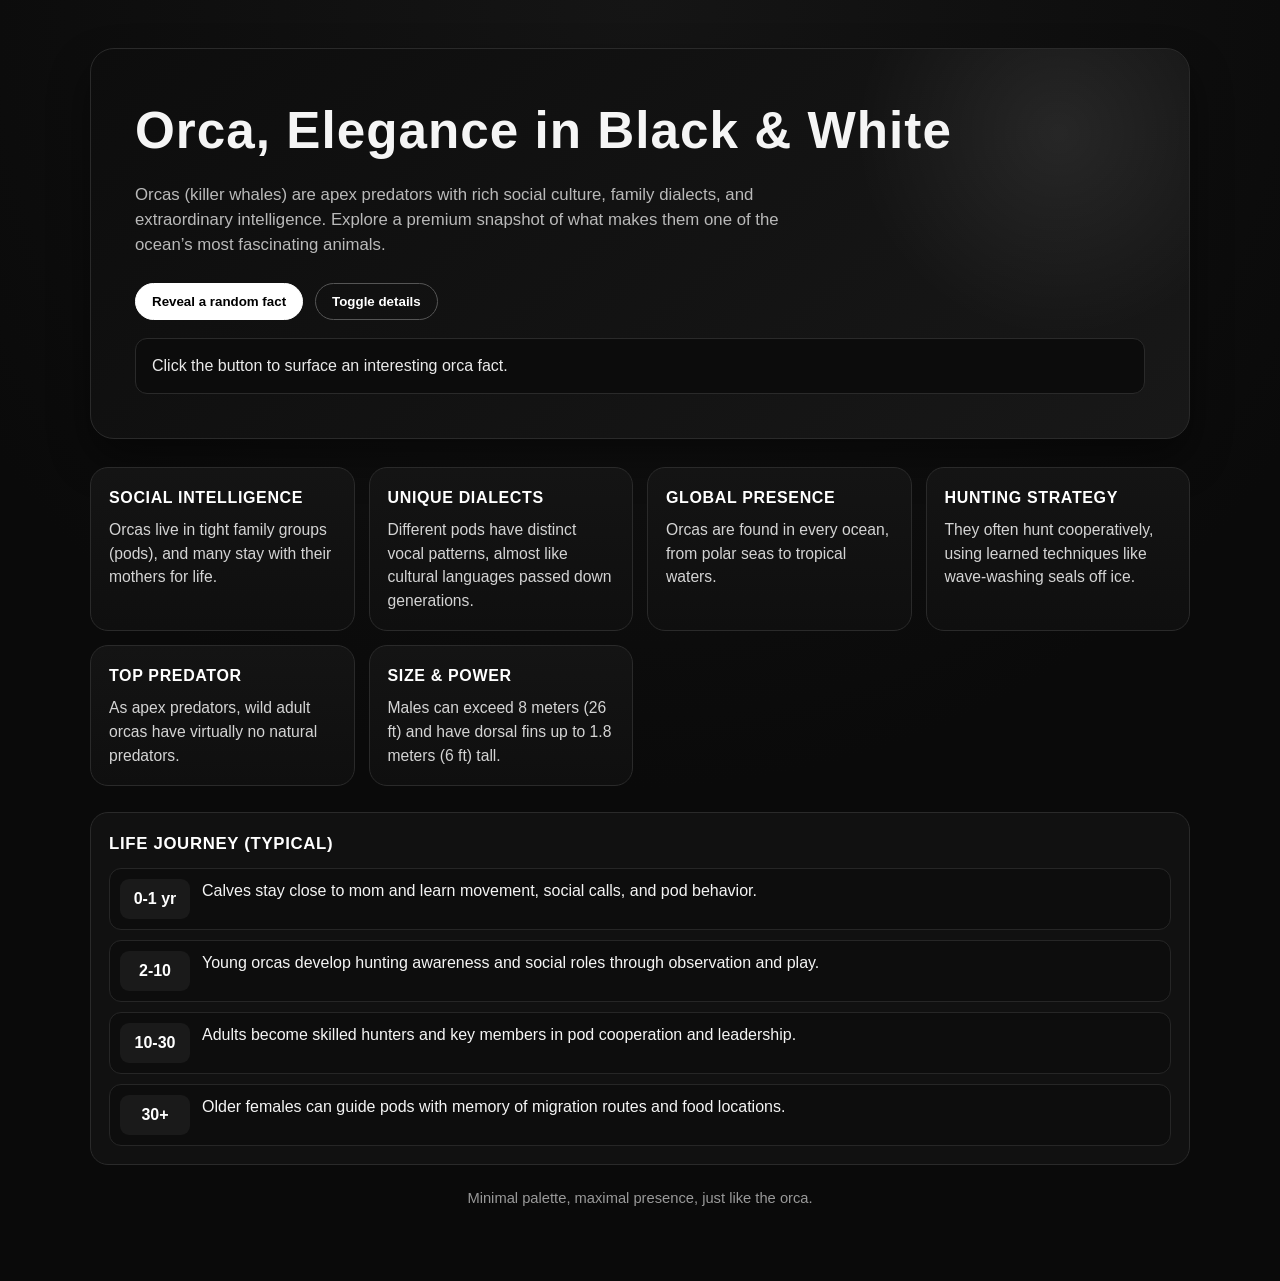
==== index.html @ e47be4df "Add premium black-and-white interactive orca facts page" ====
<!doctype html>
<html lang="en">
<head>
  <meta charset="UTF-8" />
  <meta name="viewport" content="width=device-width, initial-scale=1.0" />
  <title>Orca | Black & White</title>
  <style>
    :root {
      --bg: #0a0a0a;
      --panel: #111;
      --soft: #1c1c1c;
      --text: #f5f5f5;
      --muted: #b9b9b9;
      --line: #2a2a2a;
      --accent: #fff;
      --radius: 18px;
      --shadow: 0 20px 40px rgba(0, 0, 0, 0.45);
    }

    * { box-sizing: border-box; }

    body {
      margin: 0;
      font-family: Inter, -apple-system, BlinkMacSystemFont, "Segoe UI", Roboto, Helvetica, Arial, sans-serif;
      background: radial-gradient(circle at top, #151515 0%, var(--bg) 55%);
      color: var(--text);
      min-height: 100vh;
      line-height: 1.5;
    }

    .wrap {
      width: min(1100px, 92vw);
      margin: 48px auto 72px;
    }

    .hero {
      border: 1px solid var(--line);
      background: linear-gradient(140deg, #0d0d0d, #181818);
      border-radius: calc(var(--radius) + 6px);
      padding: 44px;
      box-shadow: var(--shadow);
      position: relative;
      overflow: hidden;
    }

    .hero::after {
      content: "";
      position: absolute;
      inset: -40% -10% auto auto;
      width: 480px;
      height: 480px;
      background: radial-gradient(circle, rgba(255,255,255,.08), transparent 60%);
      pointer-events: none;
    }

    h1 {
      margin: 0;
      font-size: clamp(2rem, 4vw, 3.3rem);
      letter-spacing: .02em;
      font-weight: 700;
    }

    .subtitle {
      margin-top: 12px;
      color: var(--muted);
      max-width: 70ch;
      font-size: 1.05rem;
    }

    .controls {
      margin-top: 26px;
      display: flex;
      flex-wrap: wrap;
      gap: 12px;
    }

    button {
      border: 1px solid #fff;
      background: #fff;
      color: #000;
      padding: 10px 16px;
      border-radius: 999px;
      font-weight: 600;
      cursor: pointer;
      transition: transform .2s ease, box-shadow .2s ease, background .2s ease, color .2s ease;
    }

    button:hover {
      transform: translateY(-2px);
      box-shadow: 0 8px 24px rgba(255,255,255,.15);
    }

    button.secondary {
      background: transparent;
      color: #fff;
      border-color: #555;
    }

    button.secondary:hover {
      border-color: #fff;
      background: #fff;
      color: #000;
    }

    .spotlight {
      margin-top: 18px;
      border: 1px solid var(--line);
      background: #0c0c0c;
      border-radius: 12px;
      padding: 14px 16px;
      color: #eaeaea;
      min-height: 56px;
      display: flex;
      align-items: center;
    }

    .grid {
      margin-top: 28px;
      display: grid;
      grid-template-columns: repeat(auto-fit, minmax(250px, 1fr));
      gap: 14px;
    }

    .card {
      border: 1px solid var(--line);
      background: linear-gradient(180deg, #141414, #0f0f0f);
      border-radius: var(--radius);
      padding: 18px;
      transition: transform .25s ease, border-color .25s ease, box-shadow .25s ease;
      position: relative;
      overflow: hidden;
    }

    .card::before {
      content: "";
      position: absolute;
      inset: 0;
      background: linear-gradient(120deg, transparent, rgba(255,255,255,.08), transparent);
      transform: translateX(-120%);
      transition: transform .7s ease;
    }

    .card:hover::before { transform: translateX(120%); }

    .card:hover {
      transform: translateY(-4px);
      border-color: #fff;
      box-shadow: 0 12px 28px rgba(0,0,0,.45);
    }

    .card h3 {
      margin: 0 0 8px;
      font-size: 1rem;
      letter-spacing: .04em;
      text-transform: uppercase;
      color: #fff;
    }

    .card p {
      margin: 0;
      color: #d4d4d4;
      font-size: .98rem;
    }

    .timeline {
      margin-top: 26px;
      border: 1px solid var(--line);
      border-radius: var(--radius);
      background: var(--panel);
      padding: 18px;
    }

    .timeline h2 {
      margin: 0 0 12px;
      font-size: 1.05rem;
      color: #fff;
      letter-spacing: .04em;
      text-transform: uppercase;
    }

    .timeline ul {
      list-style: none;
      margin: 0;
      padding: 0;
      display: grid;
      gap: 10px;
    }

    .timeline li {
      display: grid;
      grid-template-columns: 70px 1fr;
      gap: 12px;
      padding: 10px;
      border: 1px solid #262626;
      border-radius: 12px;
      background: #0d0d0d;
    }

    .timeline .age {
      color: #fff;
      font-weight: 700;
      text-align: center;
      background: #1a1a1a;
      border-radius: 9px;
      padding: 8px 0;
    }

    .footer {
      margin-top: 22px;
      color: #999;
      font-size: .92rem;
      text-align: center;
    }
  </style>
</head>
<body>
  <main class="wrap">
    <section class="hero">
      <h1>Orca, Elegance in Black & White</h1>
      <p class="subtitle">
        Orcas (killer whales) are apex predators with rich social culture, family dialects, and extraordinary intelligence.
        Explore a premium snapshot of what makes them one of the ocean’s most fascinating animals.
      </p>

      <div class="controls">
        <button id="randomFactBtn">Reveal a random fact</button>
        <button class="secondary" id="toggleCardsBtn">Toggle details</button>
      </div>
      <div class="spotlight" id="spotlight">Click the button to surface an interesting orca fact.</div>
    </section>

    <section class="grid" id="factGrid">
      <article class="card">
        <h3>Social Intelligence</h3>
        <p>Orcas live in tight family groups (pods), and many stay with their mothers for life.</p>
      </article>
      <article class="card">
        <h3>Unique Dialects</h3>
        <p>Different pods have distinct vocal patterns, almost like cultural languages passed down generations.</p>
      </article>
      <article class="card">
        <h3>Global Presence</h3>
        <p>Orcas are found in every ocean, from polar seas to tropical waters.</p>
      </article>
      <article class="card">
        <h3>Hunting Strategy</h3>
        <p>They often hunt cooperatively, using learned techniques like wave-washing seals off ice.</p>
      </article>
      <article class="card">
        <h3>Top Predator</h3>
        <p>As apex predators, wild adult orcas have virtually no natural predators.</p>
      </article>
      <article class="card">
        <h3>Size & Power</h3>
        <p>Males can exceed 8 meters (26 ft) and have dorsal fins up to 1.8 meters (6 ft) tall.</p>
      </article>
    </section>

    <section class="timeline">
      <h2>Life Journey (Typical)</h2>
      <ul>
        <li><span class="age">0-1 yr</span><span>Calves stay close to mom and learn movement, social calls, and pod behavior.</span></li>
        <li><span class="age">2-10</span><span>Young orcas develop hunting awareness and social roles through observation and play.</span></li>
        <li><span class="age">10-30</span><span>Adults become skilled hunters and key members in pod cooperation and leadership.</span></li>
        <li><span class="age">30+</span><span>Older females can guide pods with memory of migration routes and food locations.</span></li>
      </ul>
    </section>

    <p class="footer">Minimal palette, maximal presence, just like the orca.</p>
  </main>

  <script>
    const facts = [
      "Orca brains are highly developed, especially in areas linked to social processing.",
      "Some orca pods specialize in fish, while others specialize in marine mammals.",
      "Female orcas can live for many decades, with some estimated to surpass 80 years.",
      "Orcas can coordinate hunts with timing and precision that resembles tactical teamwork.",
      "Pod identity can be recognized through call patterns, behavior, and preferred prey.",
      "Orca calves are born with a peach-orange tint in some white patches, which fades with age."
    ];

    const spotlight = document.getElementById('spotlight');
    const randomFactBtn = document.getElementById('randomFactBtn');
    const toggleCardsBtn = document.getElementById('toggleCardsBtn');
    const cards = Array.from(document.querySelectorAll('.card p'));

    let hidden = false;

    randomFactBtn.addEventListener('click', () => {
      const pick = facts[Math.floor(Math.random() * facts.length)];
      spotlight.textContent = pick;
    });

    toggleCardsBtn.addEventListener('click', () => {
      hidden = !hidden;
      cards.forEach(p => {
        p.style.display = hidden ? 'none' : 'block';
      });
      toggleCardsBtn.textContent = hidden ? 'Show details' : 'Toggle details';
    });
  </script>
</body>
</html>
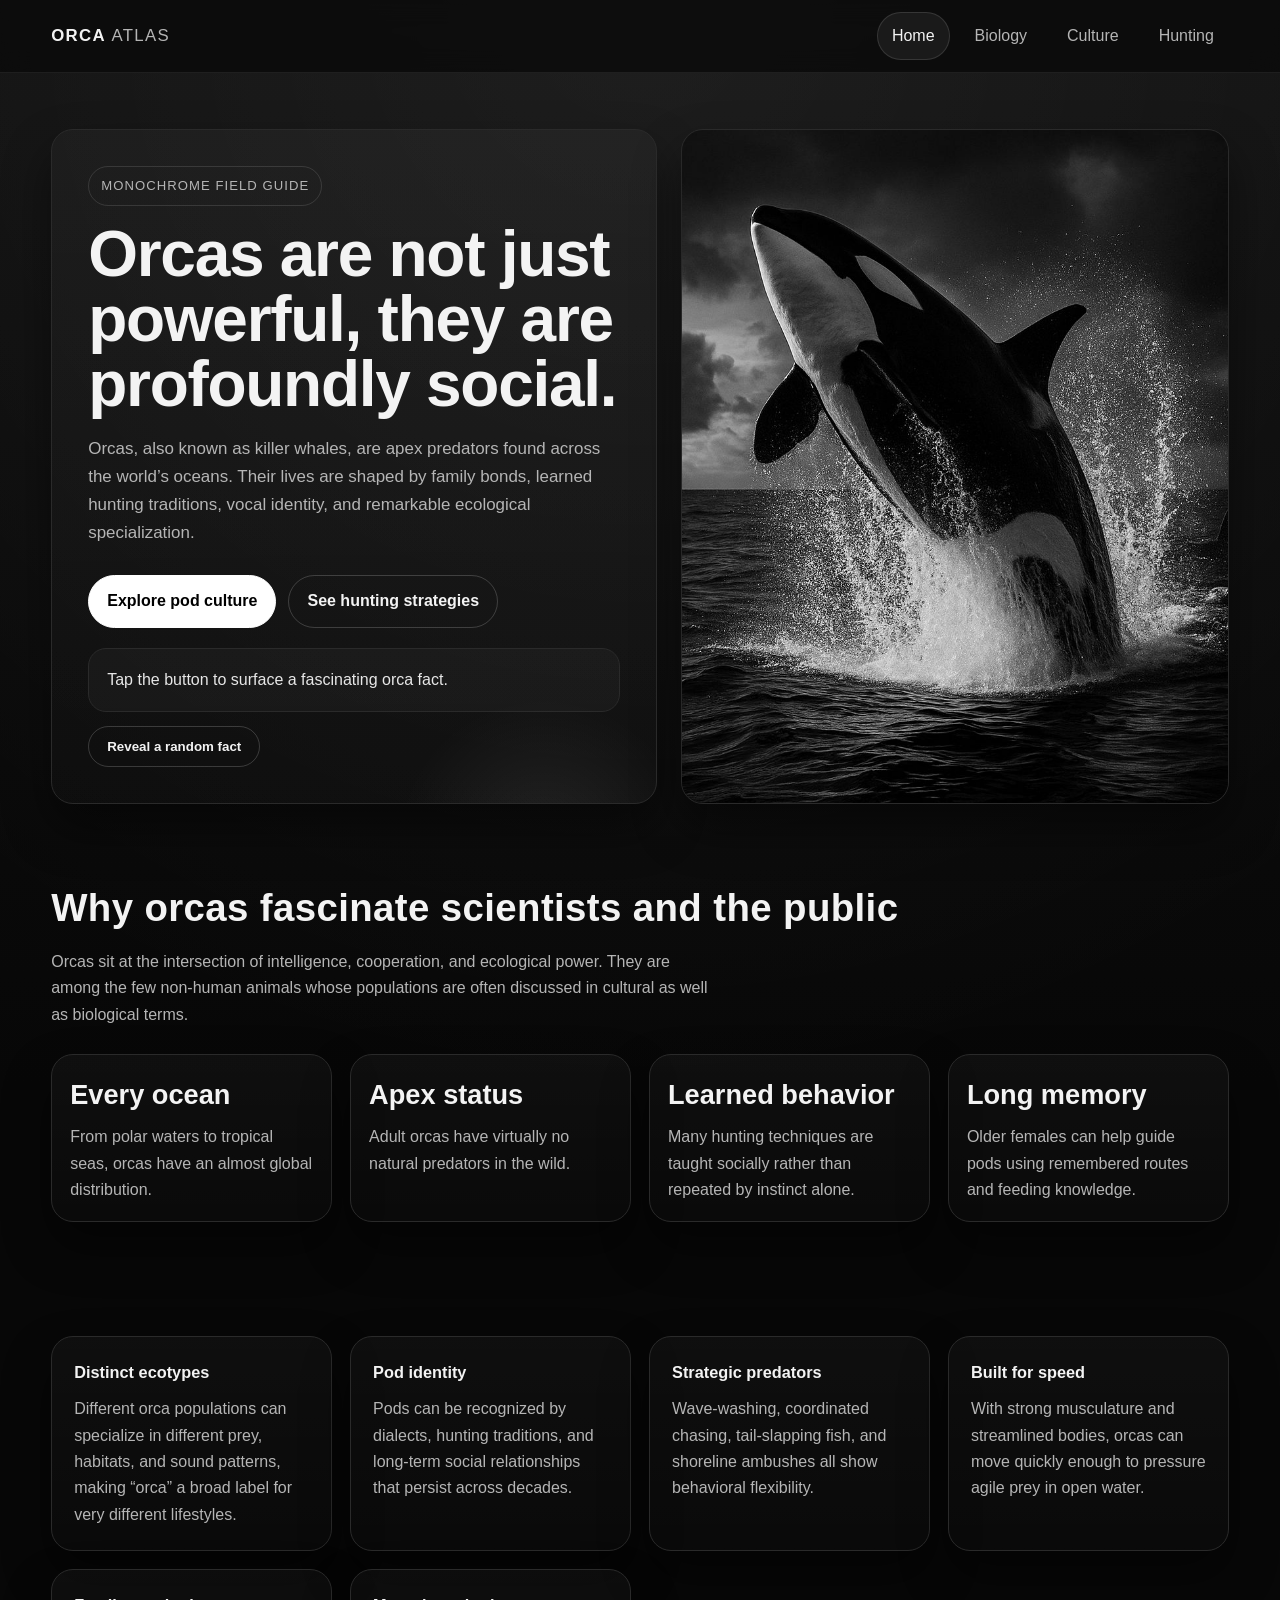
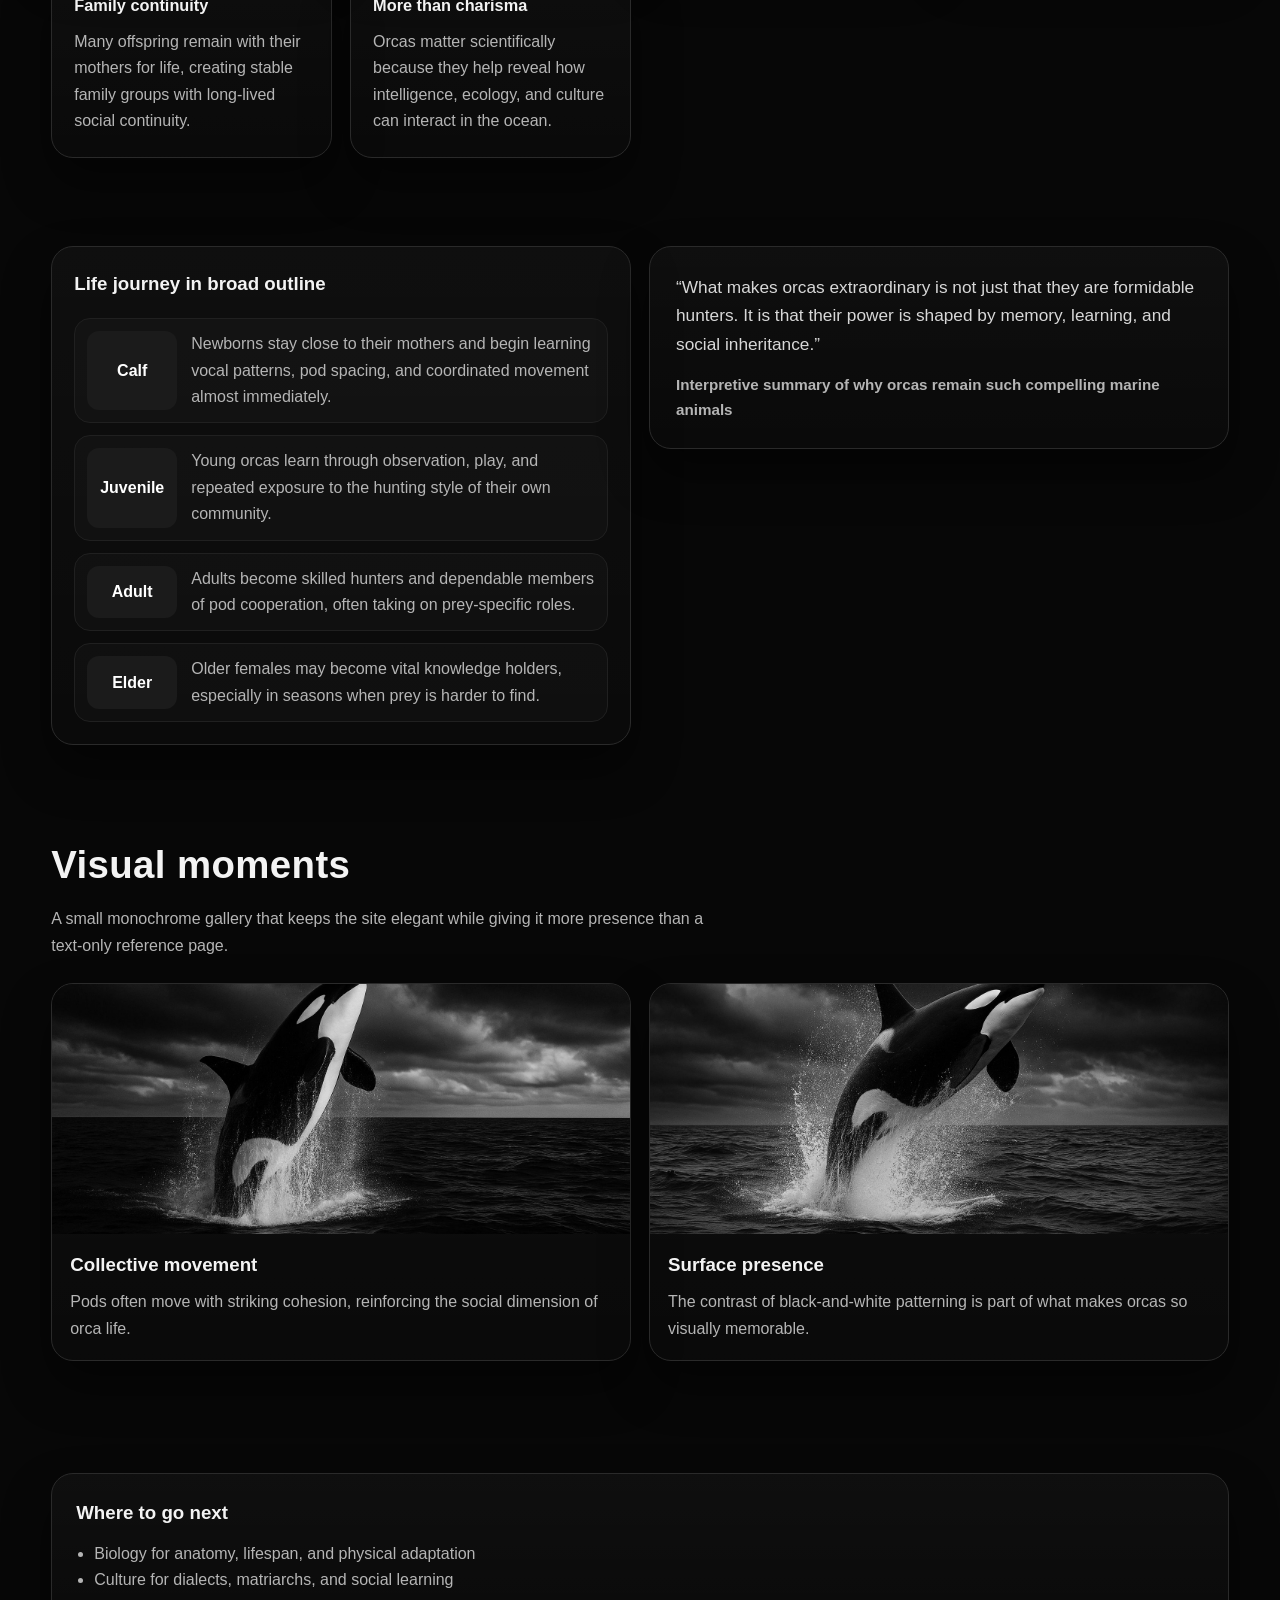
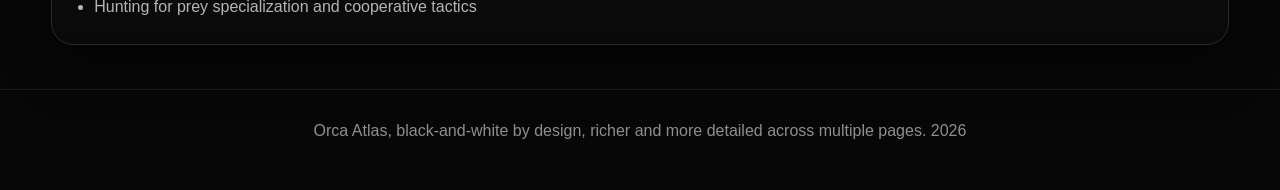
==== commit 45f4d234: "feat: expand orca site into multi-page experience" ====
--- a/index.html
+++ b/index.html
@@ -3,301 +3,146 @@
 <head>
   <meta charset="UTF-8" />
   <meta name="viewport" content="width=device-width, initial-scale=1.0" />
-  <title>Orca | Black & White</title>
-  <style>
-    :root {
-      --bg: #0a0a0a;
-      --panel: #111;
-      --soft: #1c1c1c;
-      --text: #f5f5f5;
-      --muted: #b9b9b9;
-      --line: #2a2a2a;
-      --accent: #fff;
-      --radius: 18px;
-      --shadow: 0 20px 40px rgba(0, 0, 0, 0.45);
-    }
-
-    * { box-sizing: border-box; }
-
-    body {
-      margin: 0;
-      font-family: Inter, -apple-system, BlinkMacSystemFont, "Segoe UI", Roboto, Helvetica, Arial, sans-serif;
-      background: radial-gradient(circle at top, #151515 0%, var(--bg) 55%);
-      color: var(--text);
-      min-height: 100vh;
-      line-height: 1.5;
-    }
-
-    .wrap {
-      width: min(1100px, 92vw);
-      margin: 48px auto 72px;
-    }
-
-    .hero {
-      border: 1px solid var(--line);
-      background: linear-gradient(140deg, #0d0d0d, #181818);
-      border-radius: calc(var(--radius) + 6px);
-      padding: 44px;
-      box-shadow: var(--shadow);
-      position: relative;
-      overflow: hidden;
-    }
-
-    .hero::after {
-      content: "";
-      position: absolute;
-      inset: -40% -10% auto auto;
-      width: 480px;
-      height: 480px;
-      background: radial-gradient(circle, rgba(255,255,255,.08), transparent 60%);
-      pointer-events: none;
-    }
-
-    h1 {
-      margin: 0;
-      font-size: clamp(2rem, 4vw, 3.3rem);
-      letter-spacing: .02em;
-      font-weight: 700;
-    }
-
-    .subtitle {
-      margin-top: 12px;
-      color: var(--muted);
-      max-width: 70ch;
-      font-size: 1.05rem;
-    }
-
-    .controls {
-      margin-top: 26px;
-      display: flex;
-      flex-wrap: wrap;
-      gap: 12px;
-    }
-
-    button {
-      border: 1px solid #fff;
-      background: #fff;
-      color: #000;
-      padding: 10px 16px;
-      border-radius: 999px;
-      font-weight: 600;
-      cursor: pointer;
-      transition: transform .2s ease, box-shadow .2s ease, background .2s ease, color .2s ease;
-    }
-
-    button:hover {
-      transform: translateY(-2px);
-      box-shadow: 0 8px 24px rgba(255,255,255,.15);
-    }
-
-    button.secondary {
-      background: transparent;
-      color: #fff;
-      border-color: #555;
-    }
-
-    button.secondary:hover {
-      border-color: #fff;
-      background: #fff;
-      color: #000;
-    }
-
-    .spotlight {
-      margin-top: 18px;
-      border: 1px solid var(--line);
-      background: #0c0c0c;
-      border-radius: 12px;
-      padding: 14px 16px;
-      color: #eaeaea;
-      min-height: 56px;
-      display: flex;
-      align-items: center;
-    }
-
-    .grid {
-      margin-top: 28px;
-      display: grid;
-      grid-template-columns: repeat(auto-fit, minmax(250px, 1fr));
-      gap: 14px;
-    }
-
-    .card {
-      border: 1px solid var(--line);
-      background: linear-gradient(180deg, #141414, #0f0f0f);
-      border-radius: var(--radius);
-      padding: 18px;
-      transition: transform .25s ease, border-color .25s ease, box-shadow .25s ease;
-      position: relative;
-      overflow: hidden;
-    }
-
-    .card::before {
-      content: "";
-      position: absolute;
-      inset: 0;
-      background: linear-gradient(120deg, transparent, rgba(255,255,255,.08), transparent);
-      transform: translateX(-120%);
-      transition: transform .7s ease;
-    }
-
-    .card:hover::before { transform: translateX(120%); }
-
-    .card:hover {
-      transform: translateY(-4px);
-      border-color: #fff;
-      box-shadow: 0 12px 28px rgba(0,0,0,.45);
-    }
-
-    .card h3 {
-      margin: 0 0 8px;
-      font-size: 1rem;
-      letter-spacing: .04em;
-      text-transform: uppercase;
-      color: #fff;
-    }
-
-    .card p {
-      margin: 0;
-      color: #d4d4d4;
-      font-size: .98rem;
-    }
-
-    .timeline {
-      margin-top: 26px;
-      border: 1px solid var(--line);
-      border-radius: var(--radius);
-      background: var(--panel);
-      padding: 18px;
-    }
-
-    .timeline h2 {
-      margin: 0 0 12px;
-      font-size: 1.05rem;
-      color: #fff;
-      letter-spacing: .04em;
-      text-transform: uppercase;
-    }
-
-    .timeline ul {
-      list-style: none;
-      margin: 0;
-      padding: 0;
-      display: grid;
-      gap: 10px;
-    }
-
-    .timeline li {
-      display: grid;
-      grid-template-columns: 70px 1fr;
-      gap: 12px;
-      padding: 10px;
-      border: 1px solid #262626;
-      border-radius: 12px;
-      background: #0d0d0d;
-    }
-
-    .timeline .age {
-      color: #fff;
-      font-weight: 700;
-      text-align: center;
-      background: #1a1a1a;
-      border-radius: 9px;
-      padding: 8px 0;
-    }
-
-    .footer {
-      margin-top: 22px;
-      color: #999;
-      font-size: .92rem;
-      text-align: center;
-    }
-  </style>
+  <title>Orca Atlas | Home</title>
+  <meta name="description" content="A black-and-white multi-page site about orcas, their biology, culture, hunting strategies, and remarkable intelligence." />
+  <link rel="stylesheet" href="assets/css/styles.css" />
 </head>
 <body>
-  <main class="wrap">
-    <section class="hero">
-      <h1>Orca, Elegance in Black & White</h1>
-      <p class="subtitle">
-        Orcas (killer whales) are apex predators with rich social culture, family dialects, and extraordinary intelligence.
-        Explore a premium snapshot of what makes them one of the ocean’s most fascinating animals.
-      </p>
+  <header class="site-header">
+    <nav class="navbar">
+      <a class="brand" href="index.html">Orca <span>Atlas</span></a>
+      <div class="nav-links">
+        <a class="active" href="index.html">Home</a>
+        <a href="biology.html">Biology</a>
+        <a href="culture.html">Culture</a>
+        <a href="hunting.html">Hunting</a>
+      </div>
+    </nav>
+  </header>
 
-      <div class="controls">
-        <button id="randomFactBtn">Reveal a random fact</button>
-        <button class="secondary" id="toggleCardsBtn">Toggle details</button>
+  <main>
+    <section class="hero wrap">
+      <div class="hero-grid">
+        <div class="hero-copy">
+          <div class="eyebrow">Monochrome field guide</div>
+          <h1>Orcas are not just powerful, they are profoundly social.</h1>
+          <p class="lead">
+            Orcas, also known as killer whales, are apex predators found across the world’s oceans. Their lives are shaped by
+            family bonds, learned hunting traditions, vocal identity, and remarkable ecological specialization.
+          </p>
+          <div class="hero-actions">
+            <a class="btn" href="culture.html">Explore pod culture</a>
+            <a class="btn ghost" href="hunting.html">See hunting strategies</a>
+          </div>
+          <div class="fact-strip" id="random-fact">Tap the button to surface a fascinating orca fact.</div>
+          <div class="hero-actions" style="margin-top:14px;">
+            <button class="btn ghost" id="fact-button" type="button">Reveal a random fact</button>
+          </div>
+        </div>
+        <div class="hero-media">
+          <img src="assets/images/orca-hero.jpg" alt="Black-and-white image of an orca breaching" />
+        </div>
       </div>
-      <div class="spotlight" id="spotlight">Click the button to surface an interesting orca fact.</div>
     </section>
 
-    <section class="grid" id="factGrid">
-      <article class="card">
-        <h3>Social Intelligence</h3>
-        <p>Orcas live in tight family groups (pods), and many stay with their mothers for life.</p>
-      </article>
-      <article class="card">
-        <h3>Unique Dialects</h3>
-        <p>Different pods have distinct vocal patterns, almost like cultural languages passed down generations.</p>
-      </article>
-      <article class="card">
-        <h3>Global Presence</h3>
-        <p>Orcas are found in every ocean, from polar seas to tropical waters.</p>
-      </article>
-      <article class="card">
-        <h3>Hunting Strategy</h3>
-        <p>They often hunt cooperatively, using learned techniques like wave-washing seals off ice.</p>
-      </article>
-      <article class="card">
-        <h3>Top Predator</h3>
-        <p>As apex predators, wild adult orcas have virtually no natural predators.</p>
-      </article>
-      <article class="card">
-        <h3>Size & Power</h3>
-        <p>Males can exceed 8 meters (26 ft) and have dorsal fins up to 1.8 meters (6 ft) tall.</p>
-      </article>
+    <section class="section wrap">
+      <h2 class="section-title">Why orcas fascinate scientists and the public</h2>
+      <p class="section-copy">
+        Orcas sit at the intersection of intelligence, cooperation, and ecological power. They are among the few non-human animals
+        whose populations are often discussed in cultural as well as biological terms.
+      </p>
+      <div class="stats-grid">
+        <article class="stat"><strong>Every ocean</strong><span>From polar waters to tropical seas, orcas have an almost global distribution.</span></article>
+        <article class="stat"><strong>Apex status</strong><span>Adult orcas have virtually no natural predators in the wild.</span></article>
+        <article class="stat"><strong>Learned behavior</strong><span>Many hunting techniques are taught socially rather than repeated by instinct alone.</span></article>
+        <article class="stat"><strong>Long memory</strong><span>Older females can help guide pods using remembered routes and feeding knowledge.</span></article>
+      </div>
     </section>
 
-    <section class="timeline">
-      <h2>Life Journey (Typical)</h2>
-      <ul>
-        <li><span class="age">0-1 yr</span><span>Calves stay close to mom and learn movement, social calls, and pod behavior.</span></li>
-        <li><span class="age">2-10</span><span>Young orcas develop hunting awareness and social roles through observation and play.</span></li>
-        <li><span class="age">10-30</span><span>Adults become skilled hunters and key members in pod cooperation and leadership.</span></li>
-        <li><span class="age">30+</span><span>Older females can guide pods with memory of migration routes and food locations.</span></li>
-      </ul>
+    <section class="section wrap">
+      <div class="card-grid">
+        <article class="card">
+          <h3>Distinct ecotypes</h3>
+          <p>Different orca populations can specialize in different prey, habitats, and sound patterns, making “orca” a broad label for very different lifestyles.</p>
+        </article>
+        <article class="card">
+          <h3>Pod identity</h3>
+          <p>Pods can be recognized by dialects, hunting traditions, and long-term social relationships that persist across decades.</p>
+        </article>
+        <article class="card">
+          <h3>Strategic predators</h3>
+          <p>Wave-washing, coordinated chasing, tail-slapping fish, and shoreline ambushes all show behavioral flexibility.</p>
+        </article>
+        <article class="card">
+          <h3>Built for speed</h3>
+          <p>With strong musculature and streamlined bodies, orcas can move quickly enough to pressure agile prey in open water.</p>
+        </article>
+        <article class="card">
+          <h3>Family continuity</h3>
+          <p>Many offspring remain with their mothers for life, creating stable family groups with long-lived social continuity.</p>
+        </article>
+        <article class="card">
+          <h3>More than charisma</h3>
+          <p>Orcas matter scientifically because they help reveal how intelligence, ecology, and culture can interact in the ocean.</p>
+        </article>
+      </div>
     </section>
 
-    <p class="footer">Minimal palette, maximal presence, just like the orca.</p>
+    <section class="section wrap">
+      <div class="feature-grid">
+        <div class="timeline">
+          <h3>Life journey in broad outline</h3>
+          <ul>
+            <li><span class="label">Calf</span><span>Newborns stay close to their mothers and begin learning vocal patterns, pod spacing, and coordinated movement almost immediately.</span></li>
+            <li><span class="label">Juvenile</span><span>Young orcas learn through observation, play, and repeated exposure to the hunting style of their own community.</span></li>
+            <li><span class="label">Adult</span><span>Adults become skilled hunters and dependable members of pod cooperation, often taking on prey-specific roles.</span></li>
+            <li><span class="label">Elder</span><span>Older females may become vital knowledge holders, especially in seasons when prey is harder to find.</span></li>
+          </ul>
+        </div>
+        <div class="quote">
+          “What makes orcas extraordinary is not just that they are formidable hunters. It is that their power is shaped by memory, learning, and social inheritance.”
+          <strong>Interpretive summary of why orcas remain such compelling marine animals</strong>
+        </div>
+      </div>
+    </section>
+
+    <section class="section wrap">
+      <h2 class="section-title">Visual moments</h2>
+      <p class="section-copy">A small monochrome gallery that keeps the site elegant while giving it more presence than a text-only reference page.</p>
+      <div class="image-grid">
+        <article class="image-card">
+          <img src="assets/images/orca-pod.jpg" alt="A pod of orcas swimming together in black and white" />
+          <div class="caption">
+            <h3>Collective movement</h3>
+            <p>Pods often move with striking cohesion, reinforcing the social dimension of orca life.</p>
+          </div>
+        </article>
+        <article class="image-card">
+          <img src="assets/images/orca-portrait.jpg" alt="Close black-and-white portrait of an orca at the surface" />
+          <div class="caption">
+            <h3>Surface presence</h3>
+            <p>The contrast of black-and-white patterning is part of what makes orcas so visually memorable.</p>
+          </div>
+        </article>
+      </div>
+    </section>
+
+    <section class="section wrap">
+      <div class="callout">
+        <h3>Where to go next</h3>
+        <ul>
+          <li><a href="biology.html">Biology</a> for anatomy, lifespan, and physical adaptation</li>
+          <li><a href="culture.html">Culture</a> for dialects, matriarchs, and social learning</li>
+          <li><a href="hunting.html">Hunting</a> for prey specialization and cooperative tactics</li>
+        </ul>
+      </div>
+    </section>
   </main>
 
-  <script>
-    const facts = [
-      "Orca brains are highly developed, especially in areas linked to social processing.",
-      "Some orca pods specialize in fish, while others specialize in marine mammals.",
-      "Female orcas can live for many decades, with some estimated to surpass 80 years.",
-      "Orcas can coordinate hunts with timing and precision that resembles tactical teamwork.",
-      "Pod identity can be recognized through call patterns, behavior, and preferred prey.",
-      "Orca calves are born with a peach-orange tint in some white patches, which fades with age."
-    ];
+  <footer class="site-footer">
+    <div class="wrap">Orca Atlas, black-and-white by design, richer and more detailed across multiple pages. <span id="year"></span></div>
+  </footer>
 
-    const spotlight = document.getElementById('spotlight');
-    const randomFactBtn = document.getElementById('randomFactBtn');
-    const toggleCardsBtn = document.getElementById('toggleCardsBtn');
-    const cards = Array.from(document.querySelectorAll('.card p'));
-
-    let hidden = false;
-
-    randomFactBtn.addEventListener('click', () => {
-      const pick = facts[Math.floor(Math.random() * facts.length)];
-      spotlight.textContent = pick;
-    });
-
-    toggleCardsBtn.addEventListener('click', () => {
-      hidden = !hidden;
-      cards.forEach(p => {
-        p.style.display = hidden ? 'none' : 'block';
-      });
-      toggleCardsBtn.textContent = hidden ? 'Show details' : 'Toggle details';
-    });
-  </script>
+  <script src="assets/js/main.js"></script>
 </body>
 </html>
--- a/assets/css/styles.css
+++ b/assets/css/styles.css
@@ -0,0 +1,351 @@
+:root {
+  --bg: #070707;
+  --panel: #111111;
+  --panel-2: #171717;
+  --line: #2a2a2a;
+  --line-soft: #202020;
+  --text: #f3f3f3;
+  --muted: #b5b5b5;
+  --muted-2: #8f8f8f;
+  --accent: #ffffff;
+  --shadow: 0 24px 48px rgba(0, 0, 0, 0.45);
+  --radius: 22px;
+  --wrap: min(1180px, 92vw);
+}
+
+* { box-sizing: border-box; }
+html { scroll-behavior: smooth; }
+body {
+  margin: 0;
+  color: var(--text);
+  background:
+    radial-gradient(circle at top, rgba(255,255,255,0.06), transparent 32%),
+    linear-gradient(180deg, #111111 0%, var(--bg) 32%);
+  font-family: Inter, -apple-system, BlinkMacSystemFont, "Segoe UI", Roboto, Helvetica, Arial, sans-serif;
+  line-height: 1.65;
+}
+
+a { color: inherit; text-decoration: none; }
+img { max-width: 100%; display: block; }
+
+.wrap { width: var(--wrap); margin: 0 auto; }
+.section { padding: 44px 0; }
+.section-title {
+  margin: 0 0 10px;
+  font-size: clamp(1.6rem, 3vw, 2.4rem);
+  letter-spacing: .01em;
+}
+.section-copy {
+  margin: 0;
+  color: var(--muted);
+  max-width: 74ch;
+}
+
+.site-header {
+  position: sticky;
+  top: 0;
+  z-index: 50;
+  backdrop-filter: blur(12px);
+  background: rgba(10, 10, 10, 0.82);
+  border-bottom: 1px solid rgba(255,255,255,0.08);
+}
+.navbar {
+  width: var(--wrap);
+  margin: 0 auto;
+  min-height: 72px;
+  display: flex;
+  align-items: center;
+  justify-content: space-between;
+  gap: 20px;
+}
+.brand {
+  font-size: 1.05rem;
+  font-weight: 700;
+  letter-spacing: .08em;
+  text-transform: uppercase;
+}
+.brand span { color: var(--muted); font-weight: 500; }
+.nav-links {
+  display: flex;
+  flex-wrap: wrap;
+  gap: 10px;
+}
+.nav-links a {
+  color: var(--muted);
+  border: 1px solid transparent;
+  padding: 10px 14px;
+  border-radius: 999px;
+  transition: background .2s ease, color .2s ease, border-color .2s ease;
+}
+.nav-links a:hover,
+.nav-links a.active {
+  color: var(--text);
+  background: rgba(255,255,255,0.06);
+  border-color: rgba(255,255,255,0.12);
+}
+
+.hero {
+  padding: 56px 0 28px;
+}
+.hero-grid {
+  display: grid;
+  grid-template-columns: 1.05fr .95fr;
+  gap: 24px;
+  align-items: stretch;
+}
+.hero-copy,
+.hero-media,
+.panel,
+.card,
+.stat,
+.quote,
+.timeline,
+.image-card,
+.callout {
+  border: 1px solid var(--line);
+  background: linear-gradient(180deg, rgba(255,255,255,0.03), rgba(255,255,255,0.01));
+  border-radius: var(--radius);
+  box-shadow: var(--shadow);
+}
+.hero-copy {
+  padding: 36px;
+  position: relative;
+  overflow: hidden;
+}
+.hero-copy::after {
+  content: "";
+  position: absolute;
+  inset: auto -8% -30% auto;
+  width: 320px;
+  height: 320px;
+  background: radial-gradient(circle, rgba(255,255,255,0.08), transparent 65%);
+  pointer-events: none;
+}
+.eyebrow {
+  display: inline-flex;
+  align-items: center;
+  gap: 8px;
+  margin-bottom: 16px;
+  padding: 8px 12px;
+  border-radius: 999px;
+  border: 1px solid rgba(255,255,255,0.12);
+  color: var(--muted);
+  font-size: .82rem;
+  text-transform: uppercase;
+  letter-spacing: .08em;
+}
+.hero h1 {
+  margin: 0;
+  font-size: clamp(2.2rem, 5vw, 4.4rem);
+  line-height: 1.02;
+  letter-spacing: -.02em;
+}
+.hero p.lead {
+  margin: 18px 0 0;
+  color: var(--muted);
+  font-size: 1.06rem;
+  max-width: 62ch;
+}
+.hero-actions {
+  display: flex;
+  flex-wrap: wrap;
+  gap: 12px;
+  margin-top: 28px;
+}
+.btn {
+  display: inline-flex;
+  align-items: center;
+  justify-content: center;
+  padding: 12px 18px;
+  border-radius: 999px;
+  border: 1px solid #fff;
+  background: #fff;
+  color: #000;
+  font-weight: 700;
+  transition: transform .2s ease, box-shadow .2s ease, background .2s ease, color .2s ease;
+}
+.btn:hover { transform: translateY(-2px); box-shadow: 0 10px 24px rgba(255,255,255,0.12); }
+.btn.ghost {
+  background: transparent;
+  color: var(--text);
+  border-color: rgba(255,255,255,0.18);
+}
+.btn.ghost:hover { background: rgba(255,255,255,0.08); }
+.hero-media {
+  overflow: hidden;
+  min-height: 420px;
+}
+.hero-media img {
+  width: 100%;
+  height: 100%;
+  object-fit: cover;
+  filter: grayscale(100%);
+}
+
+.stats-grid,
+.card-grid,
+.image-grid,
+.feature-grid {
+  display: grid;
+  gap: 18px;
+}
+.stats-grid {
+  grid-template-columns: repeat(auto-fit, minmax(180px, 1fr));
+  margin-top: 26px;
+}
+.stat {
+  padding: 18px;
+}
+.stat strong {
+  display: block;
+  font-size: 1.7rem;
+  margin-bottom: 6px;
+}
+.stat span { color: var(--muted); }
+.card-grid {
+  grid-template-columns: repeat(auto-fit, minmax(240px, 1fr));
+  margin-top: 26px;
+}
+.card {
+  padding: 22px;
+  position: relative;
+  overflow: hidden;
+}
+.card h3 { margin: 0 0 10px; font-size: 1.02rem; }
+.card p { margin: 0; color: var(--muted); }
+.card::before {
+  content: "";
+  position: absolute;
+  inset: 0;
+  background: linear-gradient(120deg, transparent, rgba(255,255,255,0.06), transparent);
+  transform: translateX(-130%);
+  transition: transform .8s ease;
+}
+.card:hover::before { transform: translateX(130%); }
+.card:hover { border-color: rgba(255,255,255,0.18); }
+
+.panel {
+  padding: 26px;
+}
+.panel h2,
+.panel h3 { margin-top: 0; }
+.panel p:last-child { margin-bottom: 0; }
+.panel ul { margin: 12px 0 0; padding-left: 18px; }
+.panel li { margin: 8px 0; color: var(--muted); }
+
+.image-grid {
+  grid-template-columns: repeat(auto-fit, minmax(260px, 1fr));
+  margin-top: 24px;
+}
+.image-card {
+  overflow: hidden;
+}
+.image-card img {
+  width: 100%;
+  height: 250px;
+  object-fit: cover;
+  filter: grayscale(100%);
+}
+.image-card .caption {
+  padding: 16px 18px 18px;
+}
+.image-card h3 { margin: 0 0 8px; }
+.image-card p { margin: 0; color: var(--muted); }
+
+.feature-grid {
+  grid-template-columns: 1fr 1fr;
+  align-items: start;
+}
+.quote {
+  padding: 26px;
+  color: #d8d8d8;
+  font-size: 1.08rem;
+}
+.quote strong {
+  display: block;
+  margin-top: 14px;
+  font-size: .95rem;
+  color: var(--muted);
+}
+
+.timeline {
+  padding: 22px;
+}
+.timeline h3 { margin-top: 0; }
+.timeline ul {
+  list-style: none;
+  margin: 0;
+  padding: 0;
+  display: grid;
+  gap: 12px;
+}
+.timeline li {
+  display: grid;
+  grid-template-columns: 90px 1fr;
+  gap: 14px;
+  padding: 12px;
+  border: 1px solid var(--line-soft);
+  border-radius: 16px;
+  background: rgba(255,255,255,0.02);
+}
+.timeline .label {
+  border-radius: 12px;
+  background: #1b1b1b;
+  color: #fff;
+  font-weight: 700;
+  display: grid;
+  place-items: center;
+}
+.timeline span:last-child { color: var(--muted); }
+
+.callout {
+  padding: 24px;
+  margin-top: 24px;
+}
+.callout h3 { margin: 0 0 10px; }
+.callout p,
+.callout li { color: var(--muted); }
+.callout ul { margin: 12px 0 0; padding-left: 18px; }
+
+.fact-strip {
+  margin-top: 20px;
+  padding: 16px 18px;
+  border-radius: 18px;
+  border: 1px solid var(--line);
+  background: rgba(255,255,255,0.03);
+  color: #e7e7e7;
+  min-height: 64px;
+  display: flex;
+  align-items: center;
+}
+
+.site-footer {
+  border-top: 1px solid rgba(255,255,255,0.08);
+  padding: 28px 0 46px;
+  color: var(--muted-2);
+  text-align: center;
+}
+
+small.note { color: var(--muted-2); display: block; margin-top: 10px; }
+
+@media (max-width: 960px) {
+  .hero-grid,
+  .feature-grid {
+    grid-template-columns: 1fr;
+  }
+  .hero-media { min-height: 320px; }
+}
+
+@media (max-width: 640px) {
+  .navbar {
+    padding: 12px 0;
+    align-items: flex-start;
+    flex-direction: column;
+  }
+  .timeline li {
+    grid-template-columns: 1fr;
+  }
+  .timeline .label {
+    min-height: 44px;
+  }
+}
